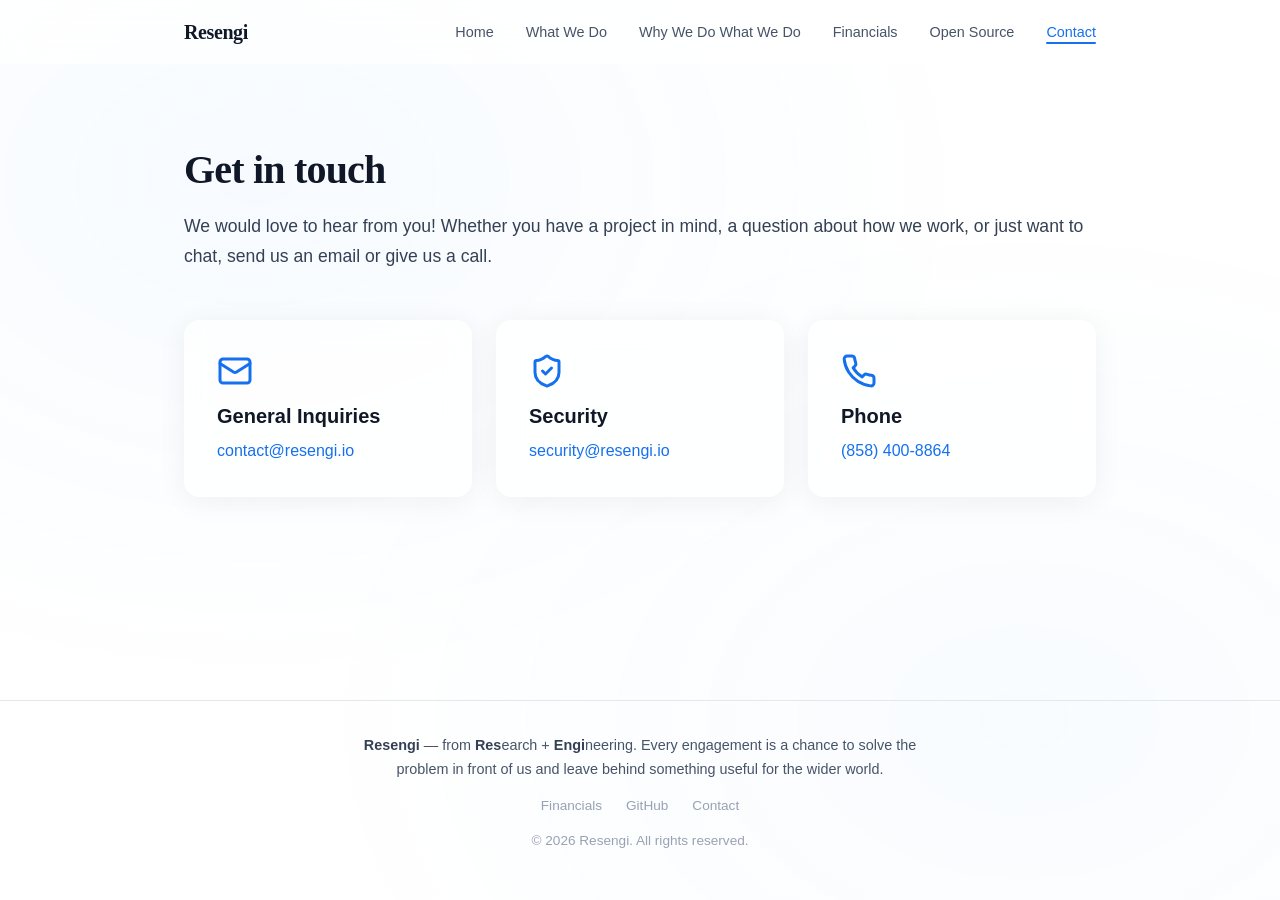
==== contact.html @ 7df75955 "Initial Commit of entire website code base" ====
<!DOCTYPE html>
<html lang="en">
<head>
  <meta charset="UTF-8">
  <meta name="viewport" content="width=device-width, initial-scale=1.0">
  <meta name="theme-color" content="#1570EF">
  <title>Contact</title>
  <meta name="description" content="Get in touch with Resengi.">

  <link rel="canonical" href="https://resengi.io/contact.html">
  <link rel="icon" type="image/svg+xml" href="favicon.svg">
  <link rel="icon" type="image/png" sizes="32x32" href="favicon-32.png">
  <link rel="apple-touch-icon" sizes="180x180" href="/apple-touch-icon.png">
  <link rel="manifest" href="/site.webmanifest">

  <meta property="og:type" content="website">
  <meta property="og:title" content="Contact">
  <meta property="og:description" content="Get in touch with Resengi.">
  <meta property="og:image" content="https://resengi.io/og-image.png">
  <meta property="og:url" content="https://resengi.io/contact.html">

  <meta name="twitter:card" content="summary_large_image">
  <meta name="twitter:title" content="Contact">
  <meta name="twitter:description" content="Get in touch with Resengi.">
  <meta name="twitter:image" content="https://resengi.io/og-image.png">

  <script type="application/ld+json">
  {
    "@context": "https://schema.org",
    "@type": "Organization",
    "@id": "https://resengi.io/#organization"
  }
  </script>

  <link rel="stylesheet" href="css/style.css">
</head>
<body>
  <a class="skip-link" href="#main-content">Skip to main content</a>
  <nav class="nav">
    <div class="nav-inner">
      <a href="index.html" class="nav-logo">Resengi</a>
      <button class="nav-toggle" aria-label="Toggle navigation" aria-expanded="false" aria-controls="primary-nav">
        <span></span><span></span><span></span>
      </button>
      <ul class="nav-links" id="primary-nav">
        <li><a href="index.html">Home</a></li>
        <li><a href="services.html">What We Do</a></li>
        <li><a href="why.html">Why We Do What We Do</a></li>
        <li><a href="financials.html">Financials</a></li>
        <li><a href="opensource.html">Open Source</a></li>
        <li><a href="contact.html" class="active">Contact</a></li>
      </ul>
    </div>
  </nav>

  <main id="main-content" class="page">
    <section class="section">
      <div class="page-intro">
        <h1>Get in touch</h1>
        <p>
          We would love to hear from you! Whether you have a project in mind, a question about how
          we work, or just want to chat, send us an email or give us a call.
        </p>
      </div>

      <div class="contact-grid">
        <div class="contact-item glass-card">
          <div class="card-icon">
            <svg xmlns="http://www.w3.org/2000/svg" viewBox="0 0 24 24">
              <rect width="20" height="16" x="2" y="4" rx="2"/>
              <path d="m22 7-8.97 5.7a1.94 1.94 0 0 1-2.06 0L2 7"/>
            </svg>
          </div>
          <h3>General Inquiries</h3>
          <p><a href="mailto:contact@resengi.io">contact@resengi.io</a></p>
        </div>
        <div class="contact-item glass-card">
          <div class="card-icon">
            <svg xmlns="http://www.w3.org/2000/svg" viewBox="0 0 24 24">
              <path d="M20 13c0 5-3.5 7.5-7.66 8.95a1 1 0 0 1-.67-.01C7.5 20.5 4 18 4 13V6a1 1 0 0 1 1-1c2 0 4.5-1.2 6.24-2.72a1.17 1.17 0 0 1 1.52 0C14.51 3.81 17 5 19 5a1 1 0 0 1 1 1z"/>
              <path d="m9 12 2 2 4-4"/>
            </svg>
          </div>
          <h3>Security</h3>
          <p><a href="mailto:security@resengi.io">security@resengi.io</a></p>
        </div>
        <div class="contact-item glass-card">
          <div class="card-icon">
            <svg xmlns="http://www.w3.org/2000/svg" viewBox="0 0 24 24">
              <path d="M22 16.92v3a2 2 0 0 1-2.18 2 19.79 19.79 0 0 1-8.63-3.07 19.5 19.5 0 0 1-6-6 19.79 19.79 0 0 1-3.07-8.67A2 2 0 0 1 4.11 2h3a2 2 0 0 1 2 1.72 12.84 12.84 0 0 0 .7 2.81 2 2 0 0 1-.45 2.11L8.09 9.91a16 16 0 0 0 6 6l1.27-1.27a2 2 0 0 1 2.11-.45 12.84 12.84 0 0 0 2.81.7A2 2 0 0 1 22 16.92z"/>
            </svg>
          </div>
          <h3>Phone</h3>
          <p><a href="tel:+18584008864">(858) 400-8864</a></p>
        </div>
      </div>
    </section>
  </main>

  <footer class="footer">
    <p class="footer-origin"><strong>Resengi</strong> — from <strong>Res</strong>earch + <strong>Engi</strong>neering. Every engagement is a chance to solve the problem in front of us and leave behind something useful for the wider world.</p>
    <div class="footer-links">
      <a href="financials.html">Financials</a>
      <a href="https://github.com/resengi">GitHub</a>
      <a href="contact.html">Contact</a>
    </div>
    <p>&copy; 2026 Resengi. All rights reserved.</p>
  </footer>

  <script src="js/main.js"></script>
</body>
</html>
---- css/style.css ----
/* ============================================
   Design System
   White / Light Gray / Translucent Blue Glass
   ============================================ */

/* --- CSS Variables --- */
:root {
  /* Colors */
  --white: #ffffff;
  --gray-50: #f8f9fa;
  --gray-100: #f0f2f5;
  --gray-200: #e4e7ec;
  --gray-300: #d0d5dd;
  --gray-400: #98a2b3;
  --gray-600: #475467;
  --gray-700: #344054;
  --gray-900: #101828;

  --blue-50: #eff8ff;
  --blue-100: #d1e9ff;
  --blue-200: #b2ddff;
  --blue-400: #53b1fd;
  --blue-500: #2e90fa;
  --blue-600: #1570ef;
  --blue-700: #175cd3;
  --blue-900: #194185;

  /* Glass effect */
  --glass-bg: rgba(255, 255, 255, 0.7);
  --glass-border: rgba(255, 255, 255, 0.5);
  --glass-shadow: 0 4px 30px rgba(0, 0, 0, 0.06);
  --glass-blur: blur(12px);

  /* Blue glass accent */
  --blue-glass-bg: rgba(46, 144, 250, 0.06);
  --blue-glass-border: rgba(46, 144, 250, 0.15);

  /* Typography */
  --font-body: -apple-system, BlinkMacSystemFont, "Segoe UI", Helvetica, Arial, sans-serif;
  --font-display: "Georgia", "Times New Roman", serif;

  /* Spacing */
  --nav-height: 64px;
  --page-max-width: 960px;
  --section-padding: 80px;
}

/* --- Reset & Base --- */
*,
*::before,
*::after {
  box-sizing: border-box;
  margin: 0;
  padding: 0;
}

html {
  scroll-behavior: smooth;
  -webkit-font-smoothing: antialiased;
}

body {
  font-family: var(--font-body);
  font-size: 16px;
  line-height: 1.7;
  color: var(--gray-700);
  background-color: var(--white);
  min-height: 100vh;
  display: flex;
  flex-direction: column;
}

/* Subtle background pattern */
body::before {
  content: '';
  position: fixed;
  top: 0;
  left: 0;
  width: 100%;
  height: 100%;
  background:
    radial-gradient(ellipse at 20% 20%, rgba(46, 144, 250, 0.04) 0%, transparent 50%),
    radial-gradient(ellipse at 80% 80%, rgba(46, 144, 250, 0.03) 0%, transparent 50%);
  pointer-events: none;
  z-index: -1;
}

/* --- Typography --- */
h1, h2 {
  color: var(--gray-900);
  line-height: 1.3;
  font-weight: 600;
  font-family: var(--font-display);
}

h3, h4 {
  color: var(--gray-900);
  line-height: 1.3;
  font-weight: 600;
  font-family: var(--font-body);
}

h1 {
  font-size: 2.5rem;
  letter-spacing: -0.02em;
}

h2 {
  font-size: 1.75rem;
  letter-spacing: -0.01em;
  margin-bottom: 16px;
}

h3 {
  font-size: 1.25rem;
  margin-bottom: 12px;
}

p {
  margin-bottom: 16px;
}

a {
  color: var(--blue-600);
  text-decoration: none;
  transition: color 0.2s ease;
}

a:hover {
  color: var(--blue-700);
}

strong {
  color: var(--gray-900);
  font-weight: 600;
}

/* --- Focus styles (accessibility) --- */
a:focus-visible,
button:focus-visible,
.cta-button:focus-visible,
.nav-links a:focus-visible,
.nav-toggle:focus-visible,
.tab-button:focus-visible {
  outline: 2px solid var(--blue-600);
  outline-offset: 3px;
  border-radius: 4px;
}

/* --- Skip to main content link (a11y) --- */
/*
 * Visible only when focused via keyboard (Tab from a fresh page load).
 * Uses transform: translateY(-100%) to hide itself by its own height,
 * so it's robust against changes in padding, font size, or text wrapping.
 * On focus it slides in from the top-left corner and the user can press
 * Enter to jump to <main>, skipping the nav.
 */
.skip-link {
  position: absolute;
  top: 0;
  left: 0;
  transform: translateY(-100%);
  background: var(--blue-600);
  color: var(--white);
  padding: 10px 18px;
  z-index: 10000;
  text-decoration: none;
  font-weight: 600;
  border-radius: 0 0 8px 0;
  transition: transform 0.15s ease;
}

.skip-link:focus,
.skip-link:focus-visible {
  transform: translateY(0);
  color: var(--white);
  outline: 2px solid var(--white);
  outline-offset: -4px;
}

/* --- Navigation --- */
.nav {
  position: fixed;
  top: 0;
  left: 0;
  right: 0;
  height: var(--nav-height);
  background: var(--glass-bg);
  backdrop-filter: var(--glass-blur);
  -webkit-backdrop-filter: var(--glass-blur);
  border-bottom: 1px solid var(--glass-border);
  z-index: 1000;
  display: flex;
  align-items: center;
  justify-content: center;
}

.nav-inner {
  width: 100%;
  max-width: var(--page-max-width);
  padding: 0 24px;
  display: flex;
  align-items: center;
  justify-content: space-between;
}

.nav-logo {
  font-size: 1.25rem;
  font-weight: 700;
  color: var(--gray-900);
  text-decoration: none;
  letter-spacing: -0.02em;
  font-family: var(--font-display);
}

.nav-logo:hover {
  color: var(--blue-600);
}

.nav-links {
  display: flex;
  gap: 32px;
  list-style: none;
}

.nav-links a {
  font-size: 0.9rem;
  color: var(--gray-600);
  text-decoration: none;
  font-weight: 500;
  transition: color 0.2s ease;
  position: relative;
}

.nav-links a:hover,
.nav-links a.active {
  color: var(--blue-600);
}

.nav-links a.active::after {
  content: '';
  position: absolute;
  bottom: -4px;
  left: 0;
  right: 0;
  height: 2px;
  background: var(--blue-600);
  border-radius: 1px;
}

/* Mobile nav toggle */
.nav-toggle {
  display: none;
  background: none;
  border: none;
  cursor: pointer;
  padding: 8px;
}

.nav-toggle span {
  display: block;
  width: 24px;
  height: 2px;
  background: var(--gray-700);
  margin: 5px 0;
  transition: 0.3s;
}

/* --- Page Layout --- */
.page {
  flex: 1;
  padding-top: var(--nav-height);
}

.section {
  max-width: var(--page-max-width);
  margin: 0 auto;
  padding: var(--section-padding) 24px;
}

/* --- Glass Cards --- */
.glass-card {
  background: var(--glass-bg);
  backdrop-filter: var(--glass-blur);
  -webkit-backdrop-filter: var(--glass-blur);
  border: 1px solid var(--glass-border);
  border-radius: 16px;
  padding: 32px;
  box-shadow: var(--glass-shadow);
}

.blue-glass-card {
  background: var(--blue-glass-bg);
  border: 1px solid var(--blue-glass-border);
  border-radius: 16px;
  padding: 32px;
}

.content-glass {
  background: rgba(255, 255, 255, 0.75);
  backdrop-filter: blur(6px);
  -webkit-backdrop-filter: blur(6px);
  border: 1px solid rgba(255, 255, 255, 0.5);
  border-radius: 16px;
  padding: 32px;
}

/* --- Card Icons (SVG attributes centralized here) --- */
.card-icon {
  width: 36px;
  height: 36px;
  color: var(--blue-600);
  margin-bottom: 14px;
}

.card-icon svg {
  width: 100%;
  height: 100%;
  fill: none;
  stroke: currentColor;
  stroke-width: 2;
  stroke-linecap: round;
  stroke-linejoin: round;
}

/* --- Page Backgrounds (consolidated; photo on home only) --- */
.page[data-bg] {
  background-size: cover;
  background-position: center;
  background-repeat: no-repeat;
  background-attachment: fixed;
  position: relative;
}

.page[data-bg]::before {
  content: '';
  position: absolute;
  inset: 0;
  background: rgba(255, 255, 255, var(--overlay-opacity, 0.5));
  backdrop-filter: blur(var(--overlay-blur, 2px));
  -webkit-backdrop-filter: blur(var(--overlay-blur, 2px));
  z-index: 0;
  pointer-events: none;
}

.page[data-bg] > * {
  position: relative;
  z-index: 1;
}

.page[data-bg="home"] {
  background-image: url('../images/hero-sunset.jpg');
}

/* --- Page hero (photo banner at top of sub-pages) --- */
.page-hero {
  position: relative;
  padding: 60px 24px 64px;
}

.page-hero[data-bg] {
  background-size: cover;
  background-position: center;
  background-repeat: no-repeat;
  overflow: hidden;
}

.page-hero[data-bg]::before {
  content: '';
  position: absolute;
  inset: 0;
  background: rgba(255, 255, 255, 0.5);
  backdrop-filter: blur(2px);
  -webkit-backdrop-filter: blur(2px);
  z-index: 0;
  pointer-events: none;
}

.page-hero[data-bg] > * {
  position: relative;
  z-index: 1;
}

.page-hero[data-bg="why"] {
  background-image: url('../images/why-nature.jpg');
}

.page-hero-inner {
  max-width: 680px;
  margin: 0 auto;
  padding: 40px 32px;
  text-align: center;
}

.page-hero h1 {
  margin-bottom: 16px;
}

.page-hero-intro {
  font-size: 1.1rem;
  color: var(--gray-700);
  line-height: 1.7;
  margin: 0;
}

/* --- Hero (home page) --- */
.hero {
  padding: 80px 24px 40px;
  max-width: var(--page-max-width);
  margin: 0 auto;
}

.hero-glass {
  max-width: 640px;
  margin: 0 auto;
  text-align: center;
  padding: 48px 40px;
}

.hero-kicker {
  font-size: 1.75rem;
  font-weight: 500;
  color: var(--blue-600);
  margin-bottom: 18px;
  font-family: var(--font-body);
  letter-spacing: 0.01em;
}

.hero-headline {
  font-size: 2.5rem;
  letter-spacing: -0.03em;
  line-height: 1.15;
  margin-bottom: 20px;
}

.hero-tagline {
  font-size: 1.1rem;
  color: var(--gray-700);
  max-width: 560px;
  margin: 0 auto 32px;
  line-height: 1.7;
}

/* --- Feature Card --- */
.feature-card {
  padding: 28px;
  text-align: left;
}

.feature-card h3 {
  color: var(--blue-700);
  font-size: 1.1rem;
  margin-bottom: 10px;
}

.feature-card .feature-lede {
  color: var(--gray-900);
  font-weight: 600;
  margin-bottom: 10px;
}

.feature-card p {
  font-size: 0.95rem;
  color: var(--gray-700);
  margin: 0 0 8px;
  line-height: 1.6;
}

.feature-card p:last-child {
  margin-bottom: 0;
}

/* --- Grids (intrinsic sizing, no breakpoint snap) --- */
.diff-grid,
.values-grid,
.contact-grid {
  display: grid;
  grid-template-columns: repeat(auto-fit, minmax(280px, 1fr));
  gap: 24px;
  margin: 40px 0;
}

/* --- CTA Button --- */
.cta-button {
  display: inline-block;
  padding: 14px 32px;
  background: var(--blue-600);
  color: var(--white);
  font-size: 1rem;
  font-weight: 600;
  border-radius: 8px;
  text-decoration: none;
  transition: background 0.2s ease, transform 0.1s ease;
  border: none;
  cursor: pointer;
  font-family: var(--font-body);
}

.cta-button:hover {
  background: var(--blue-700);
  color: var(--white);
  transform: translateY(-1px);
}

/* --- Data Tables --- */
.data-table-wrapper {
  overflow-x: auto;
  overflow-y: auto;
  max-height: 400px;
  margin: 24px 0;
  border-radius: 12px;
  border: 1px solid var(--gray-200);
}

.data-table {
  width: 100%;
  border-collapse: collapse;
  font-size: 0.9rem;
}

.data-table thead {
  background: var(--gray-50);
  position: sticky;
  top: 0;
  z-index: 1;
}

.data-table th {
  text-align: left;
  padding: 12px 16px;
  font-weight: 600;
  color: var(--gray-700);
  border-bottom: 2px solid var(--gray-200);
  white-space: nowrap;
}

.data-table td {
  padding: 10px 16px;
  border-bottom: 1px solid var(--gray-100);
  color: var(--gray-600);
}

.data-table tbody tr:hover {
  background: var(--blue-glass-bg);
}

.data-table .amount {
  text-align: right;
  font-variant-numeric: tabular-nums;
  white-space: nowrap;
}

.data-table .percent {
  text-align: center;
  font-variant-numeric: tabular-nums;
}

/* --- Tabs --- */
.tabs {
  display: flex;
  gap: 0;
  border-bottom: 2px solid var(--gray-200);
  margin-bottom: 32px;
  flex-wrap: wrap;
}

.tab-button {
  padding: 12px 24px;
  background: none;
  border: none;
  border-bottom: 2px solid transparent;
  margin-bottom: -2px;
  font-size: 0.95rem;
  font-weight: 500;
  color: var(--gray-400);
  cursor: pointer;
  transition: all 0.2s ease;
  font-family: var(--font-body);
}

.tab-button:hover {
  color: var(--gray-700);
}

.tab-button[aria-selected="true"],
.tab-button.active {
  color: var(--blue-600);
  border-bottom-color: var(--blue-600);
}

.tab-content {
  display: none;
}

.tab-content.active {
  display: block;
}

/* --- Summary Stats --- */
.stats-row {
  display: grid;
  grid-template-columns: repeat(auto-fit, minmax(200px, 1fr));
  gap: 20px;
  margin: 24px 0 32px;
}

.stat-card {
  text-align: center;
  padding: 20px;
}

.stat-value {
  font-size: 1.75rem;
  font-weight: 700;
  color: var(--blue-600);
  display: block;
  margin-bottom: 4px;
  font-variant-numeric: tabular-nums;
  font-family: var(--font-display);
}

.stat-label {
  font-size: 0.85rem;
  color: var(--gray-400);
  font-weight: 500;
}

/* --- Service Cards --- */
.service-card {
  padding: 28px;
  margin-bottom: 20px;
}

.service-card h3 {
  color: var(--gray-900);
}

/* --- Pricing Callout --- */
.callout {
  border-left: 3px solid var(--blue-500);
  padding: 20px 24px;
  margin: 24px 0;
  background: var(--blue-glass-bg);
  border-radius: 0 12px 12px 0;
}

.callout p {
  margin: 0;
  color: var(--gray-700);
}

/* --- Footer --- */
.footer {
  border-top: 1px solid var(--gray-200);
  padding: 32px 24px;
  text-align: center;
  font-size: 0.85rem;
  color: var(--gray-400);
}

.footer a {
  color: var(--gray-400);
}

.footer a:hover {
  color: var(--blue-600);
}

.footer-origin {
  font-size: 0.9rem;
  color: var(--gray-600);
  margin-bottom: 12px;
  max-width: 600px;
  margin-left: auto;
  margin-right: auto;
}

.footer-origin strong {
  color: var(--gray-700);
}

.footer-links {
  display: flex;
  justify-content: center;
  gap: 24px;
  margin-bottom: 12px;
  flex-wrap: wrap;
}

/* --- Contact Info --- */
.contact-item h3 {
  color: var(--gray-900);
  margin-bottom: 8px;
}

.contact-item p {
  color: var(--gray-600);
  margin: 0;
}

.contact-item a {
  font-weight: 500;
}

/* --- Charts iframe (financials.html) --- */
.charts-frame-wrapper {
  min-height: 540px;
  margin: 32px 0;
  position: relative;
}

.charts-frame {
  display: block;
  width: 100%;
  border: 1px solid var(--gray-200);
  border-radius: 12px;
  background: var(--gray-50);
  /* Height is set dynamically from inside the iframe, which posts its
     laid-out content height via `window.postMessage`. See the script
     block in financials.html and `_postToParent` in charts/lib/main.dart.
     There's no hand-computed value to keep in sync here. */
}

/* While the Flutter app is loading, the iframe is appended to the wrapper
   but hidden, positioned absolutely so it doesn't push the spinner
   around, and invisible so Flutter's own loading states never flash
   through. The wrapper's min-height keeps the spinner in view. When the
   iframe posts its `ready` message, this class is removed and the height
   is set explicitly on the element. */
.charts-frame-hidden {
  visibility: hidden;
  position: absolute;
  top: 0;
  left: 0;
  right: 0;
  height: 540px;
}

.charts-load-failed {
  padding: 24px 28px;
  margin: 32px 0;
  background: var(--gray-50);
  border-left: 3px solid var(--gray-300);
  color: var(--gray-600);
  font-size: 0.9rem;
  border-radius: 0 8px 8px 0;
}

.charts-load-failed p {
  margin: 0;
}

/* --- Shared iframe spinner (pre-boot loading state) --- */
.iframe-spinner {
  display: flex;
  flex-direction: column;
  align-items: center;
  justify-content: center;
  min-height: 540px;
  gap: 14px;
  color: var(--gray-400);
}

.iframe-spinner p {
  margin: 0;
  font-size: 0.9rem;
}

.spinner-dot {
  width: 32px;
  height: 32px;
  border: 3px solid var(--gray-200);
  border-top-color: var(--blue-600);
  border-radius: 50%;
  animation: spinner-rotate 0.8s linear infinite;
}

@keyframes spinner-rotate {
  from { transform: rotate(0deg); }
  to   { transform: rotate(360deg); }
}

/* --- Demo cards (opensource.html) ---
   Each card has a title, a description beneath it, and a "phone screen"
   region below those. The phone screen auto-loads its demo iframe via
   IntersectionObserver as the card scrolls into view. While loading, a
   spinner shows inside the phone; on success, the iframe is revealed;
   on failure, the phone shows an error + retry hint and becomes
   clickable to retry. Three states: loading, loaded, failed,
   swapped by JS via `data-state` on the card. */

.demo-grid {
  list-style: none;
  padding: 0;
  margin: 24px 0;
  display: grid;
  grid-template-columns: repeat(2, minmax(0, 1fr));
  gap: 24px;
  /* Don't stretch cards to match their neighbor's height when one has a
     loaded iframe and the other doesn't. */
  align-items: start;
}

@media (max-width: 720px) {
  .demo-grid {
    grid-template-columns: 1fr;
  }
}

.demo-card {
  /* Extends .glass-card (background, border, padding, radius).
     Stack the title, description, and the phone screen. */
  display: flex;
  flex-direction: column;
  gap: 16px;
  align-items: center;
}

.demo-card-title {
  margin: 0;
  align-self: flex-start;
  font-size: 1.05rem;
  font-family: ui-monospace, Menlo, Monaco, Consolas, monospace;
}

.demo-card-title a {
  color: var(--gray-900);
  text-decoration: none;
}

.demo-card-title a:hover {
  color: var(--blue-600);
}

.demo-card-version {
  display: inline-block;
  margin-left: 8px;
  padding: 1px 8px;
  background: var(--blue-50);
  color: var(--blue-600);
  border-radius: 4px;
  font-size: 0.75rem;
  font-weight: 500;
}

/* Package description sits between the title row and the phone screen. */
.demo-card-description {
  margin: 0;
  align-self: flex-start;
  font-size: 0.95rem;
  line-height: 1.55;
  color: var(--gray-600);
}

/* The phone-screen region: glass-aesthetic, 360x720 phone aspect. While
   loading/loaded, not interactive. When the demo fails to load, the
   region becomes clickable to retry. */
.demo-phone {
  width: 360px;
  max-width: 100%;
  height: 720px;
  background: var(--glass-bg);
  backdrop-filter: var(--glass-blur);
  -webkit-backdrop-filter: var(--glass-blur);
  border: 1px solid var(--glass-border);
  border-radius: 24px;
  box-shadow: 0 4px 12px rgba(0, 0, 0, 0.04);
  overflow: hidden; /* clip iframe corners to the phone radius */
  position: relative;
  transition: background 0.15s ease, border-color 0.15s ease,
              box-shadow 0.15s ease, transform 0.15s ease;
}

/* Only the failed state is clickable (for retry). Hover and active
   feedback only apply when the card is in that state. */
.demo-card[data-state="failed"] .demo-phone {
  cursor: pointer;
}

.demo-card[data-state="failed"] .demo-phone:hover {
  background: var(--blue-glass-bg);
  border-color: var(--blue-glass-border);
  box-shadow: 0 6px 18px rgba(0, 0, 0, 0.06);
}

.demo-card[data-state="failed"] .demo-phone:active {
  transform: translateY(1px);
}

/* The centered content inside the phone screen (spinner / error / links). */
.demo-phone-content {
  position: absolute;
  inset: 0;
  display: flex;
  flex-direction: column;
  align-items: center;
  justify-content: center;
  gap: 20px;
  padding: 32px;
  text-align: center;
}

.demo-phone-action {
  margin: 0;
  font-size: 1rem;
  font-weight: 500;
  color: var(--blue-600);
  letter-spacing: 0.02em;
}

.demo-phone-action-disabled {
  color: var(--gray-400);
  font-weight: 400;
}

.demo-phone-action-disabled a {
  color: var(--blue-600);
}

/* "Click to retry" affordance shown in the failed state, below the
   error message. */
.demo-phone-retry-hint {
  margin: 0;
  font-size: 0.85rem;
  color: var(--blue-600);
  letter-spacing: 0.02em;
}

/* Loading overlay: sits on top of the iframe (which is already in the
   DOM and fetching) so the user sees a spinner instead of Flutter's
   bootstrap flash. Removed when the embedded app posts its ready
   message. */
.demo-phone-overlay {
  background: var(--glass-bg);
  backdrop-filter: var(--glass-blur);
  -webkit-backdrop-filter: var(--glass-blur);
  z-index: 1;
}

/* Iframe fills the phone screen exactly; the parent's border-radius
   + overflow:hidden clips its corners to match. */
.demo-phone iframe {
  display: block;
  width: 100%;
  height: 100%;
  border: 0;
}

/* --- Page intro --- */
.page-intro {
  margin-bottom: 48px;
}

.page-intro h1 {
  margin-bottom: 16px;
}

.page-intro p {
  font-size: 1.1rem;
  color: var(--gray-700);
}

/* --- Utility classes --- */
.u-pt-0        { padding-top: 0; }
.u-mt-24       { margin-top: 24px; }
.u-mt-32       { margin-top: 32px; }
.u-mt-48       { margin-top: 48px; }
.u-mb-0        { margin-bottom: 0; }
.u-mb-8        { margin-bottom: 8px; }
.u-mb-12       { margin-bottom: 12px; }
.u-mb-20       { margin-bottom: 20px; }
.u-mb-40       { margin-bottom: 40px; }
.u-lead        { font-size: 1.05rem; }

/* --- Composed helpers (promoted from repeated inline patterns) --- */
.section-heading {
  text-align: center;
  margin-bottom: 8px;
}

.section-subhead {
  text-align: center;
  color: var(--gray-600);
  margin-bottom: 32px;
  max-width: 600px;
  margin-left: auto;
  margin-right: auto;
}

.note-small {
  font-size: 0.85rem;
  color: var(--gray-400);
  margin-top: 16px;
}

.loading-state {
  color: var(--gray-400);
  padding: 24px;
  text-align: center;
}

.empty-state {
  text-align: center;
  padding: 48px 32px;
}

.empty-state h3 {
  color: var(--gray-400);
  margin-bottom: 8px;
}

.empty-state p {
  color: var(--gray-400);
  margin: 0;
}

/* --- Responsive --- */
@media (max-width: 768px) {
  .page[data-bg="home"] {
    background-position: center center;
    background-attachment: scroll;
  }

  .hero-headline {
    font-size: 2rem;
  }

  .hero-glass {
    padding: 32px 20px;
  }

  .section {
    padding: 48px 20px;
  }

  .nav-links {
    display: none;
    position: absolute;
    top: var(--nav-height);
    left: 0;
    right: 0;
    background: rgba(240, 240, 255, 0.97);
    backdrop-filter: var(--glass-blur);
    -webkit-backdrop-filter: var(--glass-blur);
    border-bottom: 1px solid var(--glass-border);
    flex-direction: column;
    padding: 16px 24px;
    gap: 16px;
  }

  .nav-links.open {
    display: flex;
  }

  .nav-toggle {
    display: block;
  }

  h1 {
    font-size: 2rem;
  }

  h2 {
    font-size: 1.4rem;
  }
}
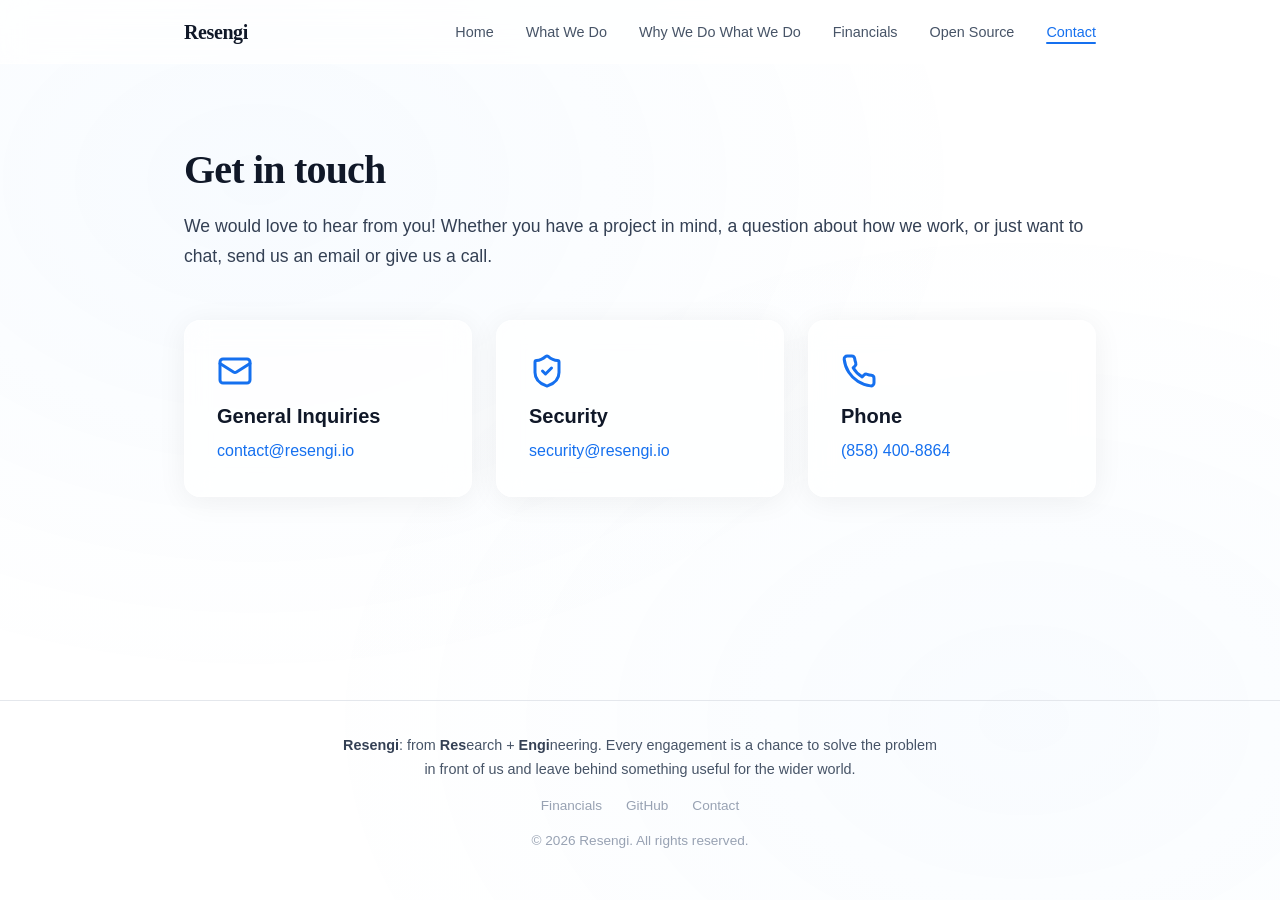
==== commit 163c3474: "feat: Adding new packages and updating finances" ====
--- a/contact.html
+++ b/contact.html
@@ -7,7 +7,7 @@
   <title>Contact</title>
   <meta name="description" content="Get in touch with Resengi.">
 
-  <link rel="canonical" href="https://resengi.io/contact.html">
+  <link rel="canonical" href="https://www.resengi.io/contact.html">
   <link rel="icon" type="image/svg+xml" href="favicon.svg">
   <link rel="icon" type="image/png" sizes="32x32" href="favicon-32.png">
   <link rel="apple-touch-icon" sizes="180x180" href="/apple-touch-icon.png">
@@ -16,19 +16,19 @@
   <meta property="og:type" content="website">
   <meta property="og:title" content="Contact">
   <meta property="og:description" content="Get in touch with Resengi.">
-  <meta property="og:image" content="https://resengi.io/og-image.png">
-  <meta property="og:url" content="https://resengi.io/contact.html">
+  <meta property="og:image" content="https://www.resengi.io/og-image.png">
+  <meta property="og:url" content="https://www.resengi.io/contact.html">
 
   <meta name="twitter:card" content="summary_large_image">
   <meta name="twitter:title" content="Contact">
   <meta name="twitter:description" content="Get in touch with Resengi.">
-  <meta name="twitter:image" content="https://resengi.io/og-image.png">
+  <meta name="twitter:image" content="https://www.resengi.io/og-image.png">
 
   <script type="application/ld+json">
   {
     "@context": "https://schema.org",
     "@type": "Organization",
-    "@id": "https://resengi.io/#organization"
+    "@id": "https://www.resengi.io/#organization"
   }
   </script>
 
@@ -98,7 +98,7 @@
   </main>
 
   <footer class="footer">
-    <p class="footer-origin"><strong>Resengi</strong> — from <strong>Res</strong>earch + <strong>Engi</strong>neering. Every engagement is a chance to solve the problem in front of us and leave behind something useful for the wider world.</p>
+    <p class="footer-origin"><strong>Resengi</strong>: from <strong>Res</strong>earch + <strong>Engi</strong>neering. Every engagement is a chance to solve the problem in front of us and leave behind something useful for the wider world.</p>
     <div class="footer-links">
       <a href="financials.html">Financials</a>
       <a href="https://github.com/resengi">GitHub</a>
